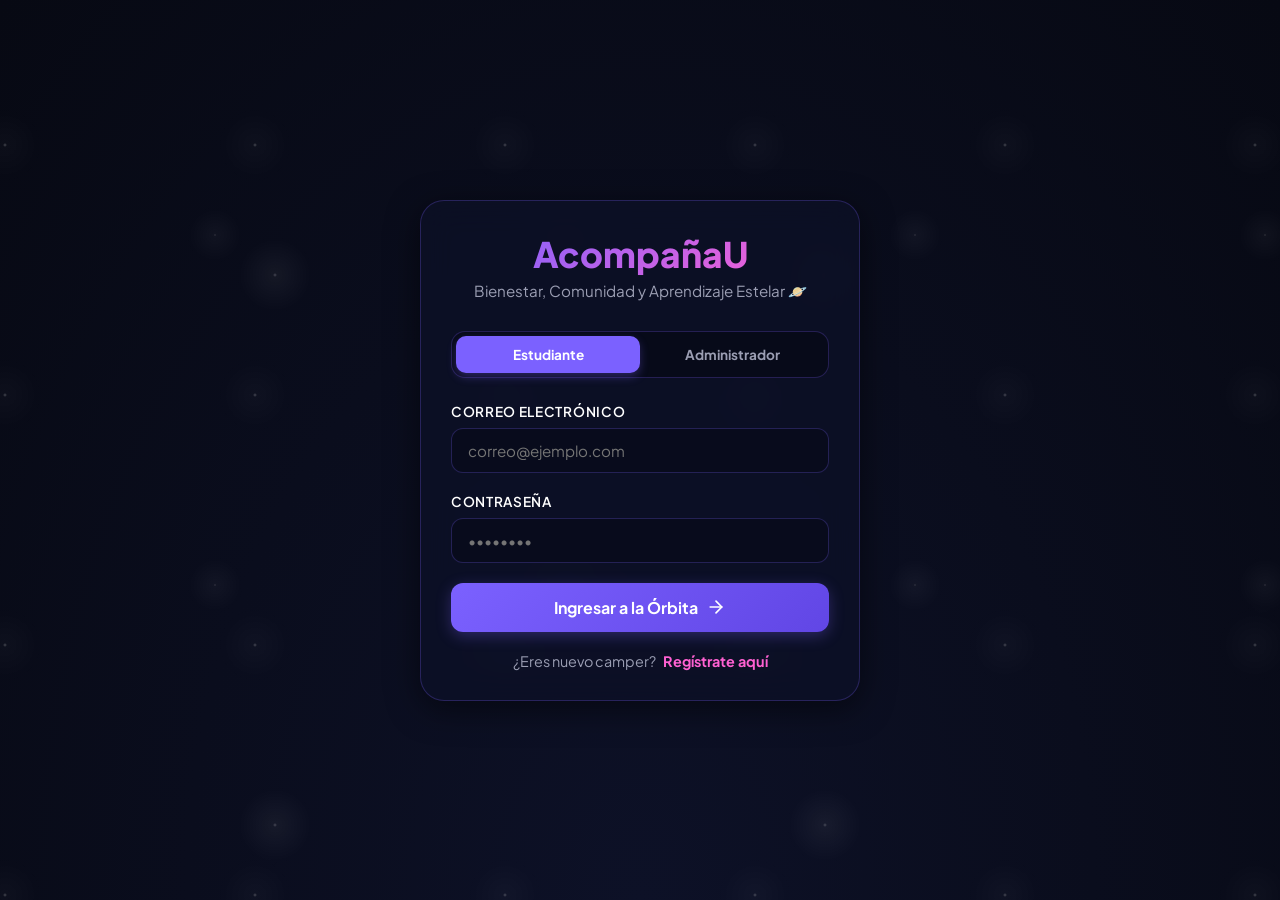
==== login.html @ 1f1482ed "feat: :sparkles: Actualize el codigo Actualize el codigo implementando varios archivos y con una mej" ====
<!DOCTYPE html>
<html lang="es">
<head>
    <meta charset="UTF-8">
    <meta name="viewport" content="width=device-width, initial-scale=1.0">
    <title>AcompañaU - Iniciar Sesión</title>
    <link rel="stylesheet" href="css/styles.css">
    <link rel="preconnect" href="https://fonts.googleapis.com">
    <link rel="preconnect" href="https://fonts.gstatic.com" crossorigin>
    <link href="https://fonts.googleapis.com/css2?family=Plus+Jakarta+Sans:wght@400;500;600;700;800&display=swap" rel="stylesheet">
    <style>
        .error-message {
            background: rgba(255, 59, 48, 0.15);
            border: 1px solid var(--supernova-red);
            color: #ff8e89;
            padding: 12px;
            border-radius: 12px;
            font-size: 0.85rem;
            margin-bottom: 20px;
            display: none;
            text-align: center;
        }
    </style>
</head>
<body>

    <div class="auth-container glass-panel">
        <div class="auth-header">
            <h1 class="auth-logo">AcompañaU</h1>
            <p class="auth-subtitle">Bienestar, Comunidad y Aprendizaje Estelar 🪐</p>
        </div>

        <div class="auth-roles-tabs">
            <div id="tab-student" class="auth-role-tab active" data-role="student">Estudiante</div>
            <div id="tab-admin" class="auth-role-tab" data-role="admin">Administrador</div>
        </div>

        <div id="error-box" class="error-message"></div>

        <form id="login-form">
            <div class="form-group">
                <label for="login-email" class="form-label">Correo Electrónico</label>
                <input type="email" id="login-email" class="form-input" placeholder="correo@ejemplo.com" required>
            </div>

            <div class="form-group">
                <label for="login-password" class="form-label">Contraseña</label>
                <input type="password" id="login-password" class="form-input" placeholder="••••••••" required>
            </div>

            <button type="submit" id="submit-btn" class="cosmic-btn">
                <span>Ingresar a la Órbita</span>
                <svg width="20" height="20" viewBox="0 0 24 24" fill="none" stroke="currentColor" stroke-width="2" stroke-linecap="round" stroke-linejoin="round">
                    <line x1="5" y1="12" x2="19" y2="12"></line>
                    <polyline points="12 5 19 12 12 19"></polyline>
                </svg>
            </button>
        </form>

        <div id="register-footer" class="auth-footer-link">
            ¿Eres nuevo camper? <a href="registro.html">Regístrate aquí</a>
        </div>
        
        <div id="admin-footer-tip" class="auth-footer-link" style="display:none; font-size: 0.8rem; opacity: 0.7;">
            Usa el correo configurado en el archivo <code>admin.json</code>.
        </div>
    </div>

    <script type="module">
        import { auth } from './js/auth.js';

        let selectedRole = 'student';

        const tabStudent = document.getElementById('tab-student');
        const tabAdmin = document.getElementById('tab-admin');
        const registerFooter = document.getElementById('register-footer');
        const adminFooterTip = document.getElementById('admin-footer-tip');
        const loginForm = document.getElementById('login-form');
        const emailInput = document.getElementById('login-email');
        const passwordInput = document.getElementById('login-password');
        const errorBox = document.getElementById('error-box');

        // Alternar roles
        tabStudent.addEventListener('click', () => {
            selectedRole = 'student';
            tabStudent.classList.add('active');
            tabAdmin.classList.remove('active');
            registerFooter.style.display = 'block';
            adminFooterTip.style.display = 'none';
            emailInput.value = '';
            passwordInput.value = '';
            errorBox.style.display = 'none';
        });

        tabAdmin.addEventListener('click', () => {
            selectedRole = 'admin';
            tabAdmin.classList.add('active');
            tabStudent.classList.remove('active');
            registerFooter.style.display = 'none';
            adminFooterTip.style.display = 'block';
            // Prellenar sugerencia
            emailInput.value = 'admin@acompanau.edu';
            passwordInput.value = '';
            errorBox.style.display = 'none';
        });

        // Enviar formulario
        loginForm.addEventListener('submit', async (e) => {
            e.preventDefault();
            errorBox.style.display = 'none';
            
            const email = emailInput.value.trim();
            const password = passwordInput.value;

            if (selectedRole === 'admin' && email.toLowerCase() !== 'admin@acompanau.edu') {
                errorBox.textContent = 'El correo de administrador debe ser admin@acompanau.edu';
                errorBox.style.display = 'block';
                return;
            }

            const response = await auth.login(email, password);

            if (response.success) {
                // Redirigir según la respuesta de autenticación
                window.location.href = response.redirect;
            } else {
                errorBox.textContent = response.message;
                errorBox.style.display = 'block';
            }
        });
    </script>
</body>
</html>
---- css/styles.css ----
/* AcompañaU - Cosmic Design System (Estilo del Espacio Exterior) */

:root {
    --space-bg-dark: #070913;
    --space-bg-light: #0d1127;
    --space-card: rgba(13, 17, 39, 0.75);
    --space-card-hover: rgba(22, 28, 61, 0.85);
    --space-border: rgba(123, 97, 255, 0.25);
    --space-border-hover: rgba(255, 97, 210, 0.4);
    
    /* Cosmic Palette */
    --cosmic-purple: #7b61ff;
    --cosmic-purple-glow: rgba(123, 97, 255, 0.4);
    --cosmic-pink: #ff61d2;
    --cosmic-blue: #00e5ff;
    
    /* Risk Levels (Aurora-inspired) */
    --aurora-green: #00e5a3;
    --nova-orange: #ff9100;
    --supernova-red: #ff3b30;
    
    /* Text Colors */
    --text-stellar: #ffffff;
    --text-dust: #9b9eb3;
    --text-dark: #121420;
    
    /* Device Sizing */
    --mobile-width: 412px;
    --mobile-height: 846px;
}

* {
    margin: 0;
    padding: 0;
    box-sizing: border-box;
    font-family: 'Plus Jakarta Sans', 'Segoe UI', Tahoma, Geneva, Verdana, sans-serif;
    -webkit-tap-highlight-color: transparent;
}

/* Cosmic Twinkling Stars Background */
body {
    background: radial-gradient(ellipse at bottom, var(--space-bg-light) 0%, var(--space-bg-dark) 100%);
    color: var(--text-stellar);
    min-height: 100vh;
    display: flex;
    justify-content: center;
    align-items: center;
    overflow-x: hidden;
    position: relative;
}

body::before {
    content: "";
    position: fixed;
    top: 0;
    left: 0;
    width: 100%;
    height: 100%;
    background-image: 
        radial-gradient(white, rgba(255,255,255,.2) 2px, transparent 40px),
        radial-gradient(white, rgba(255,255,255,.15) 1px, transparent 30px),
        radial-gradient(white, rgba(255,255,255,.1) 2px, transparent 40px);
    background-size: 550px 550px, 350px 350px, 250px 250px;
    background-position: 0 0, 40px 60px, 130px 270px;
    opacity: 0.25;
    animation: stars-twinkle 60s linear infinite;
    z-index: -1;
    pointer-events: none;
}

@keyframes stars-twinkle {
    from { background-position: 0 0, 40px 60px, 130px 270px; }
    to { background-position: 550px 1100px, 390px 760px, 130px 870px; }
}

/* Neon Glow Effect */
.glow-text-purple {
    text-shadow: 0 0 10px var(--cosmic-purple-glow);
}

.glow-text-pink {
    text-shadow: 0 0 10px rgba(255, 97, 210, 0.4);
}

/* Glassmorphism Panel base */
.glass-panel {
    background: var(--space-card);
    backdrop-filter: blur(16px);
    -webkit-backdrop-filter: blur(16px);
    border: 1px solid var(--space-border);
    border-radius: 24px;
    box-shadow: 0 8px 32px 0 rgba(0, 0, 0, 0.5);
    transition: all 0.3s cubic-bezier(0.25, 0.8, 0.25, 1);
}

/* Layout for Mobile Device Simulator (on Desktop) */
.phone-simulator-frame {
    width: var(--mobile-width);
    height: var(--mobile-height);
    border: 10px solid #1a1e36;
    border-radius: 40px;
    position: relative;
    overflow: hidden;
    box-shadow: 0 25px 60px -15px rgba(0, 0, 0, 0.8), 0 0 30px var(--cosmic-purple-glow);
    background: radial-gradient(circle at top, #11142c 0%, var(--space-bg-dark) 100%);
    display: flex;
    flex-direction: column;
}

/* Phone Status Bar Simulation */
.phone-status-bar {
    height: 34px;
    display: flex;
    justify-content: space-between;
    align-items: center;
    padding: 0 24px;
    font-size: 0.75rem;
    font-weight: 600;
    color: var(--text-stellar);
    background: rgba(0, 0, 0, 0.15);
    z-index: 10;
}

.phone-status-icons {
    display: flex;
    gap: 6px;
}

/* Main Content Container inside Simulator */
.phone-content-area {
    flex: 1;
    overflow-y: auto;
    display: flex;
    flex-direction: column;
    position: relative;
    padding-bottom: 70px; /* space for bottom nav */
}

/* Scrollbar styling */
.phone-content-area::-webkit-scrollbar,
.admin-scroll::-webkit-scrollbar {
    width: 6px;
}
.phone-content-area::-webkit-scrollbar-thumb,
.admin-scroll::-webkit-scrollbar-thumb {
    background: var(--space-border);
    border-radius: 3px;
}

/* Custom layout for Auth pages (not constrained to phone, or look like dynamic screens) */
.auth-container {
    width: 100%;
    max-width: 440px;
    padding: 30px;
    margin: 20px;
}

.auth-header {
    text-align: center;
    margin-bottom: 30px;
}

.auth-logo {
    font-size: 2.2rem;
    font-weight: 800;
    background: linear-gradient(135deg, var(--cosmic-purple) 0%, var(--cosmic-pink) 100%);
    -webkit-background-clip: text;
    -webkit-text-fill-color: transparent;
    margin-bottom: 5px;
}

.auth-subtitle {
    color: var(--text-dust);
    font-size: 0.95rem;
}

/* Common Forms Controls */
.form-group {
    margin-bottom: 20px;
}

.form-label {
    display: block;
    margin-bottom: 8px;
    font-size: 0.85rem;
    font-weight: 600;
    color: var(--text-stellar);
    text-transform: uppercase;
    letter-spacing: 0.05em;
}

.form-input {
    width: 100%;
    background: rgba(8, 10, 24, 0.6);
    border: 1px solid var(--space-border);
    border-radius: 12px;
    padding: 12px 16px;
    color: var(--text-stellar);
    font-size: 0.95rem;
    outline: none;
    transition: all 0.3s;
}

.form-input:focus {
    border-color: var(--cosmic-purple);
    box-shadow: 0 0 10px rgba(123, 97, 255, 0.3);
}

.form-select {
    width: 100%;
    background: #0d1127;
    border: 1px solid var(--space-border);
    border-radius: 12px;
    padding: 12px 16px;
    color: var(--text-stellar);
    font-size: 0.95rem;
    outline: none;
    cursor: pointer;
    appearance: none;
    background-image: url("data:image/svg+xml,%3Csvg xmlns='http://www.w3.org/2000/svg' width='24' height='24' viewBox='0 0 24 24' fill='none' stroke='%237b61ff' stroke-width='2' stroke-linecap='round' stroke-linejoin='round'%3E%3Cpolyline points='6 9 12 15 18 9'%3E%3C/polyline%3E%3C/svg%3E");
    background-repeat: no-repeat;
    background-position: right 16px center;
    background-size: 16px;
}

.form-select:focus {
    border-color: var(--cosmic-purple);
}

/* Buttons */
.cosmic-btn {
    width: 100%;
    background: linear-gradient(135deg, var(--cosmic-purple) 0%, #6146e5 100%);
    color: white;
    padding: 14px 20px;
    border: none;
    border-radius: 12px;
    font-size: 1rem;
    font-weight: 700;
    cursor: pointer;
    transition: all 0.3s cubic-bezier(0.175, 0.885, 0.32, 1.275);
    box-shadow: 0 4px 15px rgba(123, 97, 255, 0.3);
    display: flex;
    justify-content: center;
    align-items: center;
    gap: 8px;
}

.cosmic-btn:hover {
    transform: translateY(-2px);
    box-shadow: 0 6px 20px rgba(123, 97, 255, 0.5);
    background: linear-gradient(135deg, #917aff 0%, var(--cosmic-purple) 100%);
}

.cosmic-btn:active {
    transform: translateY(1px);
}

.cosmic-btn-secondary {
    background: rgba(255, 255, 255, 0.05);
    border: 1px solid var(--space-border);
    box-shadow: none;
}

.cosmic-btn-secondary:hover {
    background: rgba(255, 255, 255, 0.1);
    border-color: var(--cosmic-pink);
    box-shadow: 0 4px 15px rgba(255, 97, 210, 0.2);
}

/* Toggle role tabs in Login */
.auth-roles-tabs {
    display: flex;
    background: rgba(8, 10, 24, 0.8);
    border-radius: 14px;
    padding: 4px;
    margin-bottom: 25px;
    border: 1px solid var(--space-border);
}

.auth-role-tab {
    flex: 1;
    text-align: center;
    padding: 10px;
    font-weight: 700;
    font-size: 0.85rem;
    cursor: pointer;
    border-radius: 10px;
    transition: all 0.3s;
    color: var(--text-dust);
}

.auth-role-tab.active {
    background: var(--cosmic-purple);
    color: var(--text-stellar);
    box-shadow: 0 4px 10px rgba(123, 97, 255, 0.3);
}

/* Avatar Selection Grid */
.avatar-selection-grid {
    display: grid;
    grid-template-columns: repeat(4, 1fr);
    gap: 10px;
    margin-bottom: 20px;
}

.avatar-option {
    border: 2px solid var(--space-border);
    border-radius: 12px;
    padding: 8px;
    cursor: pointer;
    text-align: center;
    transition: all 0.3s;
    background: rgba(255, 255, 255, 0.02);
}

.avatar-option img {
    width: 100%;
    max-width: 45px;
    height: auto;
    filter: drop-shadow(0 0 5px rgba(255,255,255,0.1));
}

.avatar-option:hover {
    border-color: var(--cosmic-pink);
    transform: scale(1.05);
}

.avatar-option.selected {
    border-color: var(--cosmic-blue);
    background: rgba(0, 229, 255, 0.1);
    box-shadow: 0 0 10px rgba(0, 229, 255, 0.2);
}

.auth-footer-link {
    text-align: center;
    margin-top: 20px;
    font-size: 0.9rem;
    color: var(--text-dust);
}

.auth-footer-link a {
    color: var(--cosmic-pink);
    text-decoration: none;
    font-weight: 700;
    margin-left: 5px;
}

.auth-footer-link a:hover {
    text-decoration: underline;
}

/* Student SPA Views Navigation */
.bottom-nav-bar {
    position: absolute;
    bottom: 0;
    left: 0;
    width: 100%;
    height: 64px;
    background: rgba(9, 11, 28, 0.95);
    border-top: 1px solid var(--space-border);
    display: flex;
    justify-content: space-around;
    align-items: center;
    z-index: 100;
    backdrop-filter: blur(10px);
}

.nav-item {
    display: flex;
    flex-direction: column;
    align-items: center;
    color: var(--text-dust);
    cursor: pointer;
    font-size: 0.65rem;
    font-weight: 600;
    transition: all 0.3s;
    padding: 6px 12px;
}

.nav-item svg {
    width: 20px;
    height: 20px;
    margin-bottom: 4px;
    stroke: currentColor;
    fill: none;
    transition: all 0.3s;
}

.nav-item.active {
    color: var(--cosmic-pink);
}

.nav-item.active svg {
    stroke: var(--cosmic-pink);
    filter: drop-shadow(0 0 5px rgba(255, 97, 210, 0.5));
}

/* Student Screens Layouts */
.student-header {
    display: flex;
    justify-content: space-between;
    align-items: center;
    padding: 16px 20px;
    background: rgba(13, 17, 39, 0.4);
    border-bottom: 1px solid rgba(123, 97, 255, 0.1);
}

.app-brand {
    font-weight: 800;
    font-size: 1.15rem;
    background: linear-gradient(135deg, var(--cosmic-purple) 0%, var(--cosmic-pink) 100%);
    -webkit-background-clip: text;
    -webkit-text-fill-color: transparent;
}

.student-badge {
    background: rgba(123, 97, 255, 0.15);
    border: 1px solid var(--space-border);
    padding: 4px 10px;
    border-radius: 12px;
    font-size: 0.7rem;
    font-weight: 700;
    color: var(--cosmic-blue);
}

.view-container {
    padding: 20px;
    flex: 1;
    display: flex;
    flex-direction: column;
}

/* Screen Welcome Setup Interest */
.setup-screen {
    text-align: center;
    display: flex;
    flex-direction: column;
    height: 100%;
    justify-content: space-between;
}

.interests-grid {
    display: grid;
    grid-template-columns: 1fr;
    gap: 12px;
    margin: 20px 0;
}

.interest-item {
    background: var(--space-card);
    border: 1px solid var(--space-border);
    border-radius: 16px;
    padding: 14px 20px;
    cursor: pointer;
    display: flex;
    align-items: center;
    gap: 14px;
    font-weight: 700;
    text-align: left;
    transition: all 0.3s;
}

.interest-item:hover {
    border-color: var(--cosmic-pink);
    background: var(--space-card-hover);
}

.interest-item.selected {
    border-color: var(--cosmic-blue);
    background: rgba(0, 229, 255, 0.1);
    box-shadow: 0 0 12px rgba(0, 229, 255, 0.15);
}

.interest-emoji {
    font-size: 1.3rem;
    background: rgba(255,255,255,0.05);
    width: 38px;
    height: 38px;
    border-radius: 50%;
    display: flex;
    align-items: center;
    justify-content: center;
}

/* Welcome Banner */
.welcome-banner {
    background: linear-gradient(135deg, rgba(123, 97, 255, 0.3) 0%, rgba(255, 97, 210, 0.1) 100%);
    border: 1px solid var(--space-border);
    border-radius: 20px;
    padding: 16px;
    margin-bottom: 20px;
    position: relative;
    overflow: hidden;
}

/* Calendar Styling */
.calendar-card {
    background: var(--space-card);
    border: 1px solid var(--space-border);
    border-radius: 20px;
    padding: 16px;
    margin-bottom: 20px;
}

.calendar-header {
    display: flex;
    justify-content: space-between;
    align-items: center;
    margin-bottom: 12px;
    font-weight: 700;
    font-size: 0.95rem;
}

.calendar-nav-btn {
    background: none;
    border: none;
    color: var(--cosmic-purple);
    font-weight: 800;
    cursor: pointer;
    font-size: 1.1rem;
}

.calendar-days-grid {
    display: grid;
    grid-template-columns: repeat(7, 1fr);
    text-align: center;
    font-size: 0.75rem;
    gap: 6px;
}

.calendar-day-label {
    color: var(--text-dust);
    font-weight: 600;
    margin-bottom: 6px;
}

.calendar-day {
    padding: 6px 0;
    border-radius: 8px;
    font-weight: 600;
    color: var(--text-stellar);
    position: relative;
}

.calendar-day.inactive {
    color: #404461;
}

.calendar-day.has-event {
    background: rgba(123, 97, 255, 0.2);
    border: 1px solid var(--cosmic-purple);
    cursor: pointer;
}

.calendar-day.has-event:hover {
    background: rgba(255, 97, 210, 0.25);
    border-color: var(--cosmic-pink);
}

.calendar-day.has-event::after {
    content: "";
    position: absolute;
    bottom: 3px;
    left: 50%;
    transform: translateX(-50%);
    width: 4px;
    height: 4px;
    background-color: var(--cosmic-pink);
    border-radius: 50%;
}

.calendar-day.today {
    background: var(--cosmic-blue);
    color: var(--text-dark);
}

/* Event List Card */
.activity-card-horizontal {
    background: var(--space-card);
    border: 1px solid var(--space-border);
    border-radius: 16px;
    padding: 12px;
    margin-bottom: 12px;
    cursor: pointer;
    display: flex;
    gap: 12px;
    transition: all 0.3s;
}

.activity-card-horizontal:hover {
    border-color: var(--cosmic-pink);
    background: var(--space-card-hover);
    transform: translateY(-2px);
}

.activity-img-thumb {
    width: 70px;
    height: 70px;
    border-radius: 12px;
    object-fit: cover;
    border: 1px solid var(--space-border);
}

.activity-card-body {
    flex: 1;
    display: flex;
    flex-direction: column;
    justify-content: center;
}

.activity-card-category {
    font-size: 0.65rem;
    font-weight: 700;
    color: var(--cosmic-pink);
    text-transform: uppercase;
    margin-bottom: 2px;
}

.activity-card-title {
    font-size: 0.85rem;
    font-weight: 700;
    line-height: 1.2;
    margin-bottom: 4px;
}

.activity-card-time {
    font-size: 0.7rem;
    color: var(--text-dust);
    display: flex;
    align-items: center;
    gap: 4px;
}

/* Explore Grid */
.explore-cat-grid {
    display: grid;
    grid-template-columns: repeat(2, 1fr);
    gap: 12px;
    margin-top: 15px;
}

.explore-cat-card {
    background: var(--space-card);
    border: 1px solid var(--space-border);
    border-radius: 16px;
    padding: 16px;
    cursor: pointer;
    text-align: left;
    transition: all 0.3s;
}

.explore-cat-card:hover {
    border-color: var(--cosmic-pink);
    transform: translateY(-3px);
    background: var(--space-card-hover);
}

.explore-cat-title {
    font-size: 0.9rem;
    font-weight: 700;
    margin-top: 10px;
}

.explore-cat-count {
    font-size: 0.75rem;
    color: var(--text-dust);
    margin-top: 2px;
}

/* Mood Check Form */
.emoji-selection-row {
    display: flex;
    justify-content: space-between;
    margin: 20px 0;
}

.emoji-btn {
    background: none;
    border: 2px solid transparent;
    border-radius: 50%;
    width: 52px;
    height: 52px;
    font-size: 1.8rem;
    cursor: pointer;
    display: flex;
    align-items: center;
    justify-content: center;
    transition: all 0.3s;
}

.emoji-btn:hover {
    background: rgba(255, 255, 255, 0.05);
    transform: scale(1.1);
}

.emoji-btn.selected {
    border-color: var(--cosmic-blue);
    background: rgba(0, 229, 255, 0.15);
    box-shadow: 0 0 15px rgba(0, 229, 255, 0.4);
}

.difficulty-slider-container {
    margin: 30px 0;
    text-align: center;
}

.difficulty-slider {
    width: 100%;
    -webkit-appearance: none;
    background: #1b203c;
    height: 8px;
    border-radius: 4px;
    outline: none;
    margin: 15px 0;
}

.difficulty-slider::-webkit-slider-thumb {
    -webkit-appearance: none;
    appearance: none;
    width: 22px;
    height: 22px;
    border-radius: 50%;
    background: linear-gradient(135deg, var(--cosmic-pink) 0%, var(--cosmic-purple) 100%);
    cursor: pointer;
    box-shadow: 0 0 8px rgba(255, 97, 210, 0.5);
    transition: transform 0.1s;
}

.difficulty-slider::-webkit-slider-thumb:hover {
    transform: scale(1.2);
}

.slider-labels {
    display: flex;
    justify-content: space-between;
    font-size: 0.75rem;
    color: var(--text-dust);
    font-weight: 600;
}

/* Questionnaire Screen */
.survey-progress-bar {
    height: 6px;
    background: #191e3b;
    border-radius: 3px;
    overflow: hidden;
    margin-bottom: 24px;
}

.survey-progress-fill {
    height: 100%;
    width: 0;
    background: linear-gradient(90deg, var(--cosmic-purple) 0%, var(--cosmic-pink) 100%);
    transition: width 0.3s ease;
}

.option-button-vertical {
    width: 100%;
    background: rgba(255,255,255,0.03);
    border: 1px solid var(--space-border);
    padding: 14px 18px;
    border-radius: 14px;
    color: var(--text-stellar);
    text-align: left;
    margin-bottom: 12px;
    cursor: pointer;
    font-size: 0.9rem;
    transition: all 0.2s;
}

.option-button-vertical:hover {
    background: rgba(255,255,255,0.08);
    border-color: var(--cosmic-pink);
}

/* Mood Results Screen */
.mood-result-avatar {
    width: 90px;
    height: 90px;
    border-radius: 50%;
    background: rgba(255, 255, 255, 0.05);
    border: 3px solid var(--aurora-green);
    display: flex;
    align-items: center;
    justify-content: center;
    margin: 0 auto 20px auto;
    font-size: 3rem;
    box-shadow: 0 0 20px rgba(0, 229, 163, 0.25);
}

.mood-result-avatar.alto {
    border-color: var(--supernova-red);
    box-shadow: 0 0 20px rgba(255, 59, 48, 0.3);
}

.mood-result-avatar.medio {
    border-color: var(--nova-orange);
    box-shadow: 0 0 20px rgba(255, 145, 0, 0.3);
}

.mood-whatsapp-btn {
    background: #25d366;
    color: white;
    box-shadow: 0 4px 15px rgba(37, 211, 102, 0.3);
}

.mood-whatsapp-btn:hover {
    background: #20ba5a;
    box-shadow: 0 6px 20px rgba(37, 211, 102, 0.5);
}

/* Tab/Support Schedules Screen */
.schedule-item {
    background: rgba(255, 255, 255, 0.02);
    border: 1px solid var(--space-border);
    border-radius: 12px;
    padding: 10px 14px;
    margin-bottom: 8px;
    display: flex;
    justify-content: space-between;
    font-size: 0.85rem;
}

.schedule-day {
    font-weight: 700;
}

.schedule-time {
    color: var(--cosmic-blue);
}

/* Activity detail view overlay */
.activity-overlay {
    position: absolute;
    top: 0;
    left: 0;
    width: 100%;
    height: 100%;
    background: rgba(5, 7, 20, 0.95);
    z-index: 200;
    display: flex;
    flex-direction: column;
    animation: slide-up-view 0.3s cubic-bezier(0.1, 0.9, 0.2, 1);
}

@keyframes slide-up-view {
    from { transform: translateY(100%); }
    to { transform: translateY(0); }
}

.activity-overlay-image {
    width: 100%;
    height: 200px;
    object-fit: cover;
    position: relative;
    border-bottom: 2px solid var(--space-border);
}

.overlay-close-btn {
    position: absolute;
    top: 16px;
    left: 16px;
    background: rgba(0, 0, 0, 0.6);
    border: 1px solid rgba(255, 255, 255, 0.2);
    width: 36px;
    height: 36px;
    border-radius: 50%;
    color: white;
    font-size: 1.2rem;
    font-weight: bold;
    cursor: pointer;
    display: flex;
    align-items: center;
    justify-content: center;
    z-index: 10;
}

.activity-detail-body {
    flex: 1;
    padding: 20px;
    overflow-y: auto;
}

.detail-info-row {
    display: flex;
    gap: 8px;
    margin-bottom: 12px;
    font-size: 0.8rem;
    color: var(--text-dust);
}

.detail-info-row svg {
    width: 16px;
    height: 16px;
    stroke: var(--cosmic-pink);
    fill: none;
}

/* Profile screen widgets */
.profile-card {
    text-align: center;
    padding: 20px 0;
    border-bottom: 1px solid rgba(123, 97, 255, 0.15);
    margin-bottom: 16px;
}

.profile-avatar-img {
    width: 80px;
    height: 80px;
    border-radius: 50%;
    border: 2px solid var(--cosmic-purple);
    box-shadow: 0 0 15px var(--cosmic-purple-glow);
    background: rgba(255, 255, 255, 0.05);
    margin-bottom: 12px;
}

.profile-option-row {
    display: flex;
    justify-content: space-between;
    align-items: center;
    padding: 12px 16px;
    background: rgba(255, 255, 255, 0.02);
    border: 1px solid var(--space-border);
    border-radius: 12px;
    margin-bottom: 10px;
    cursor: pointer;
    font-size: 0.85rem;
    font-weight: 600;
}

.profile-option-row:hover {
    border-color: var(--cosmic-pink);
    background: rgba(255, 255, 255, 0.05);
}

.profile-option-left {
    display: flex;
    align-items: center;
    gap: 12px;
}

.profile-option-left svg {
    width: 18px;
    height: 18px;
    stroke: var(--cosmic-blue);
    fill: none;
}

/* Well-being tracker log in profile */
.wellbeing-tracker-log {
    margin-top: 15px;
}

.tracker-bar-day {
    display: flex;
    justify-content: space-between;
    align-items: center;
    padding: 10px 12px;
    background: rgba(255,255,255,0.01);
    border-bottom: 1px solid rgba(255, 255, 255, 0.05);
    font-size: 0.8rem;
}

.risk-dot {
    width: 10px;
    height: 10px;
    border-radius: 50%;
    display: inline-block;
}

.risk-dot.bajo { background-color: var(--aurora-green); box-shadow: 0 0 6px var(--aurora-green); }
.risk-dot.medio { background-color: var(--nova-orange); box-shadow: 0 0 6px var(--nova-orange); }
.risk-dot.alto { background-color: var(--supernova-red); box-shadow: 0 0 6px var(--supernova-red); }

/* Responsive adjustments */
@media (max-width: 480px) {
    body {
        align-items: flex-start;
        padding: 0;
    }
    
    .phone-simulator-frame {
        width: 100vw;
        height: 100vh;
        border: none;
        border-radius: 0;
        box-shadow: none;
    }
    
    .phone-status-bar {
        display: none; /* Hide simulated status bar on actual mobile */
    }
    
    .auth-container {
        max-width: 100vw;
        margin: 0;
        padding: 20px;
        min-height: 100vh;
        display: flex;
        flex-direction: column;
        justify-content: center;
        border-radius: 0;
        border: none;
    }
}
/* Utilidad para ocultar elementos en toda la app */
.hidden {
    display: none !important;
}
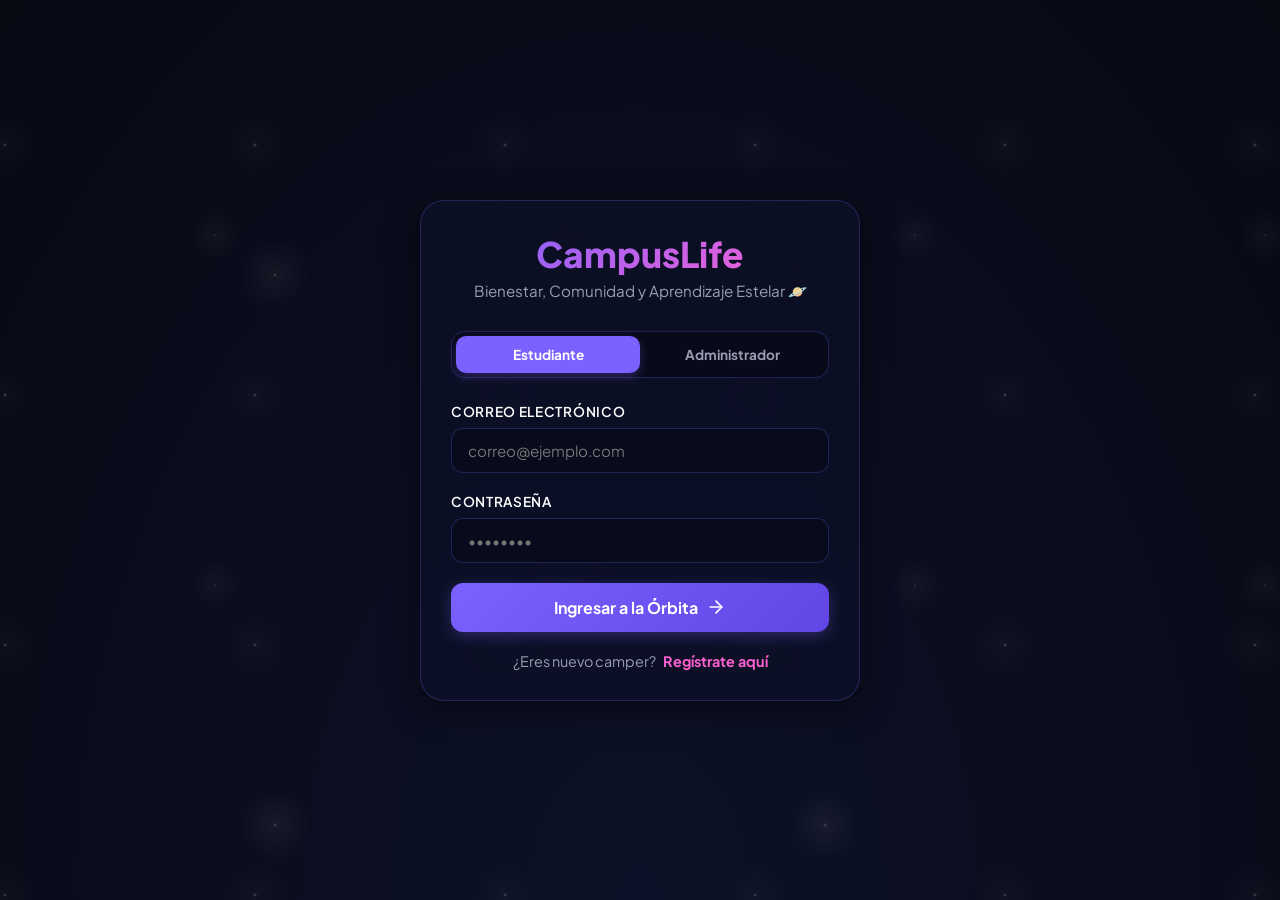
==== commit 42d5a1a3: "feat: :sparkles: Se realizaron varias funciones Se realizaron varias funciones" ====
--- a/login.html
+++ b/login.html
@@ -3,11 +3,12 @@
 <head>
     <meta charset="UTF-8">
     <meta name="viewport" content="width=device-width, initial-scale=1.0">
-    <title>AcompañaU - Iniciar Sesión</title>
+    <title>CampusLife - Iniciar Sesión</title>
     <link rel="stylesheet" href="css/styles.css">
     <link rel="preconnect" href="https://fonts.googleapis.com">
     <link rel="preconnect" href="https://fonts.gstatic.com" crossorigin>
     <link href="https://fonts.googleapis.com/css2?family=Plus+Jakarta+Sans:wght@400;500;600;700;800&display=swap" rel="stylesheet">
+    <script src="pages/admin.html" defer></script>
     <style>
         .error-message {
             background: rgba(255, 59, 48, 0.15);
@@ -26,7 +27,7 @@
 
     <div class="auth-container glass-panel">
         <div class="auth-header">
-            <h1 class="auth-logo">AcompañaU</h1>
+            <h1 class="auth-logo">CampusLife</h1>
             <p class="auth-subtitle">Bienestar, Comunidad y Aprendizaje Estelar 🪐</p>
         </div>
 
